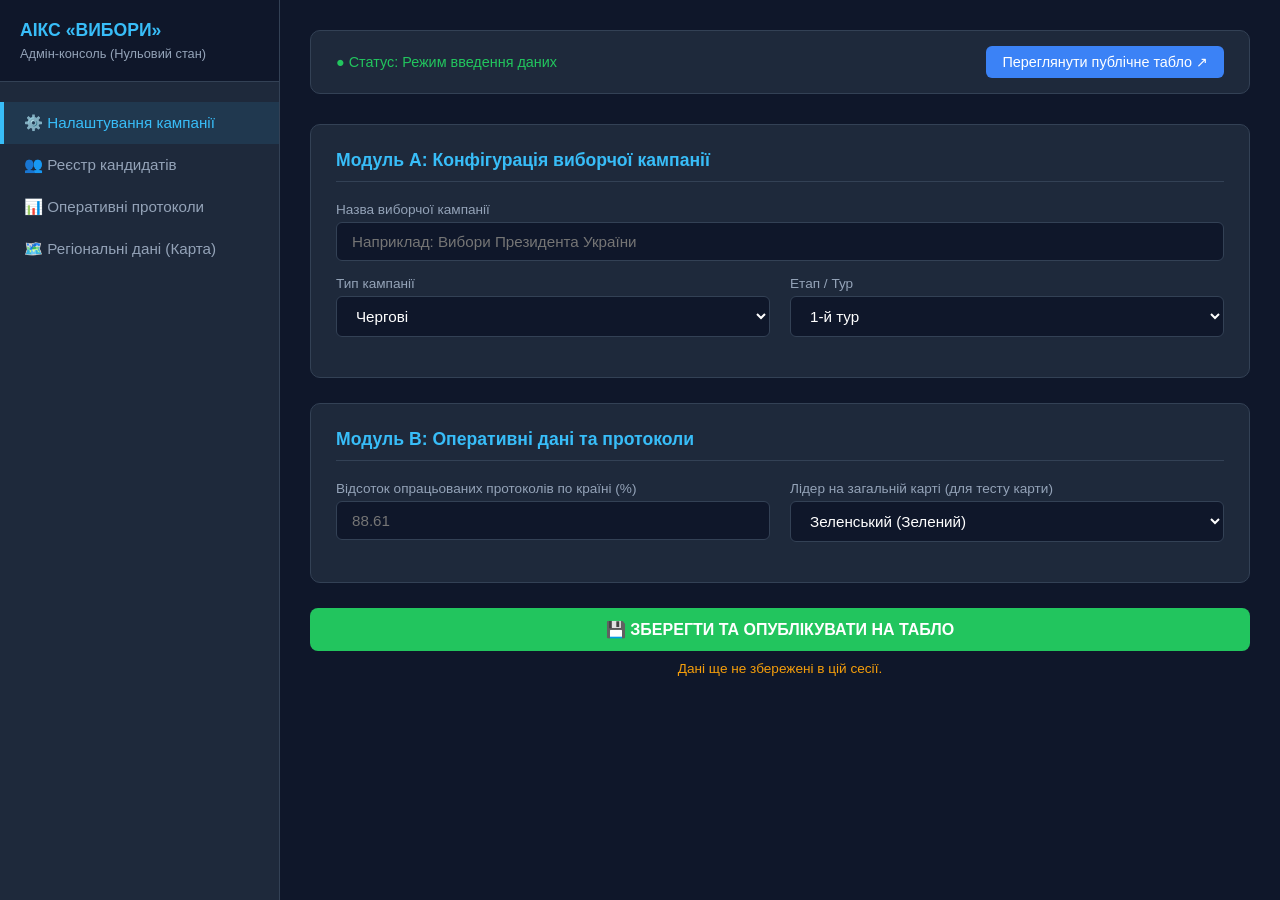
==== admin.html @ 7b6aabdc "Create admin.html" ====
<!DOCTYPE html>
<html lang="uk">
<head>
    <meta charset="UTF-8">
    <meta name="viewport" content="width=device-width, initial-scale=1.0">
    <title>АІКС «Вибори» • Адмін-консоль</title>
    <style>
        * {
            box-sizing: border-box;
            margin: 0;
            padding: 0;
            font-family: 'Segoe UI', Tahoma, Geneva, Verdana, sans-serif;
        }

        body {
            background-color: #0f172a;
            color: #f8fafc;
            display: flex;
            min-height: 100vh;
        }

        /* Ліве меню */
        aside {
            width: 280px;
            background: #1e293b;
            border-right: 1px solid #334155;
            display: flex;
            flex-direction: column;
        }

        .aside-header {
            padding: 20px;
            border-bottom: 1px solid #334155;
            background: #0f172a;
        }

        .aside-header h2 {
            font-size: 1.1rem;
            color: #38bdf8;
            margin-bottom: 5px;
        }

        .aside-header p {
            font-size: 0.8rem;
            color: #94a3b8;
        }

        .nav-links {
            list-style: none;
            padding: 20px 0;
        }

        .nav-links li {
            padding: 12px 20px;
            color: #94a3b8;
            cursor: pointer;
            font-size: 0.95rem;
            border-left: 4px solid transparent;
            transition: all 0.3s;
        }

        .nav-links li.active, .nav-links li:hover {
            background: rgba(56, 189, 248, 0.1);
            color: #38bdf8;
            border-left-color: #38bdf8;
        }

        /* Центральна робоча зона */
        main {
            flex: 1;
            padding: 30px;
            overflow-y: auto;
        }

        .top-bar {
            display: flex;
            justify-content: space-between;
            align-items: center;
            background: #1e293b;
            padding: 15px 25px;
            border-radius: 10px;
            border: 1px solid #334155;
            margin-bottom: 30px;
        }

        .mode-indicator {
            font-size: 0.9rem;
            color: #22c55e;
            font-weight: 500;
        }

        .btn-link {
            background: #3b82f6;
            color: white;
            padding: 8px 16px;
            border-radius: 6px;
            text-decoration: none;
            font-size: 0.9rem;
            transition: background 0.2s;
        }

        .btn-link:hover {
            background: #2563eb;
        }

        .card {
            background: #1e293b;
            border: 1px solid #334155;
            border-radius: 10px;
            padding: 25px;
            margin-bottom: 25px;
        }

        .card h3 {
            font-size: 1.1rem;
            margin-bottom: 20px;
            color: #38bdf8;
            border-bottom: 1px solid #334155;
            padding-bottom: 10px;
        }

        .form-group {
            margin-bottom: 15px;
        }

        .form-group label {
            display: block;
            font-size: 0.85rem;
            color: #94a3b8;
            margin-bottom: 5px;
        }

        .form-group input, .form-group select {
            width: 100%;
            padding: 10px 15px;
            background: #0f172a;
            border: 1px solid #334155;
            border-radius: 6px;
            color: white;
            font-size: 0.95rem;
        }

        .form-group input:focus, .form-group select:focus {
            outline: none;
            border-color: #38bdf8;
        }

        .grid-2 {
            display: grid;
            grid-template-columns: 1fr 1fr;
            gap: 20px;
        }

        /* Таблиця кандидатів в адмінці */
        table {
            width: 100%;
            border-collapse: collapse;
            margin-top: 15px;
        }

        th, td {
            padding: 12px;
            text-align: left;
            border-bottom: 1px solid #334155;
            font-size: 0.9rem;
        }

        th {
            color: #94a3b8;
            font-weight: 500;
        }

        .btn-save {
            background: #22c55e;
            color: white;
            border: none;
            padding: 12px 25px;
            font-size: 1rem;
            font-weight: 600;
            border-radius: 8px;
            cursor: pointer;
            transition: background 0.2s;
            display: block;
            width: 100%;
            margin-top: 20px;
        }

        .btn-save:hover {
            background: #16a34a;
        }

        .sync-status {
            text-align: center;
            margin-top: 10px;
            font-size: 0.85rem;
            color: #f59e0b;
        }
    </style>
</head>
<body>

    <!-- Ліве навігаційне меню -->
    <aside>
        <div class="aside-header">
            <h2>АІКС «ВИБОРИ»</h2>
            <p>Адмін-консоль (Нульовий стан)</p>
        </div>
        <ul class="nav-links">
            <li class="active">⚙️ Налаштування кампанії</li>
            <li>👥 Реєстр кандидатів</li>
            <li>📊 Оперативні протоколи</li>
            <li>🗺️ Регіональні дані (Карта)</li>
        </ul>
    </aside>

    <!-- Головна робоча зона -->
    <main>
        <div class="top-bar">
            <div class="mode-indicator">● Статус: Режим введення даних</div>
            <a href="index.html" target="_blank" class="btn-link">Переглянути публічне табло ↗</a>
        </div>

        <!-- Модуль А: Конфігуратор -->
        <div class="card">
            <h3>Модуль А: Конфігурація виборчої кампанії</h3>
            <div class="form-group">
                <label>Назва виборчої кампанії</label>
                <input type="text" id="campaign-name" placeholder="Наприклад: Вибори Президента України">
            </div>
            <div class="grid-2">
                <div class="form-group">
                    <label>Тип кампанії</label>
                    <select id="campaign-type">
                        <option value="Чергові">Чергові</option>
                        <option value="Позачергові">Позачергові</option>
                    </select>
                </div>
                <div class="form-group">
                    <label>Етап / Тур</label>
                    <select id="campaign-round">
                        <option value="1">1-й тур</option>
                        <option value="2">2-й тур (Дуель)</option>
                    </select>
                </div>
            </div>
        </div>

        <!-- Модуль В: Введення оперативних показників -->
        <div class="card">
            <h3>Модуль В: Оперативні дані та протоколи</h3>
            <div class="grid-2">
                <div class="form-group">
                    <label>Відсоток опрацьованих протоколів по країні (%)</label>
                    <input type="number" id="global-percent" step="0.01" placeholder="88.61">
                </div>
                <div class="form-group">
                    <label>Лідер на загальній карті (для тесту карти)</label>
                    <select id="map-leader-test">
                        <option value="zelensky">Зеленський (Зелений)</option>
                        <option value="poroshenko">Порошенко (Червоний)</option>
                    </select>
                </div>
            </div>
        </div>

        <!-- Кнопка збереження -->
        <button class="btn-save" onclick="saveData()">💾 ЗБЕРЕГТИ ТА ОПУБЛІКУВАТИ НА ТАБЛО</button>
        <div class="sync-status" id="sync-msg">Дані ще не збережені в цій сесії.</div>
    </main>

    <script>
        // Функція збереження даних у пам'ять браузера, щоб табло їх побачило
        function saveData() {
            const name = document.getElementById('campaign-name').value;
            const type = document.getElementById('campaign-type').value;
            const round = document.getElementById('campaign-round').value;
            const percent = document.getElementById('global-percent').value;
            const testLeader = document.getElementById('map-leader-test').value;

            // Формуємо пакет даних
            const electionData = {
                name: name || "Вибори Президента України",
                type: type,
                round: round,
                percent: percent || "0.00",
                testLeader: testLeader
            };

            // Зберігаємо в localStorage
            localStorage.setItem('aix_election_data', JSON.stringify(electionData));

            // Змінюємо статус на екрані
            document.getElementById('sync-msg0').style.color = "#22c55e";
            document.getElementById('sync-msg').innerText = "✅ Дані успішно збережено та синхронізовано з публічним табло!";
        }
    </script>
</body>
</html>
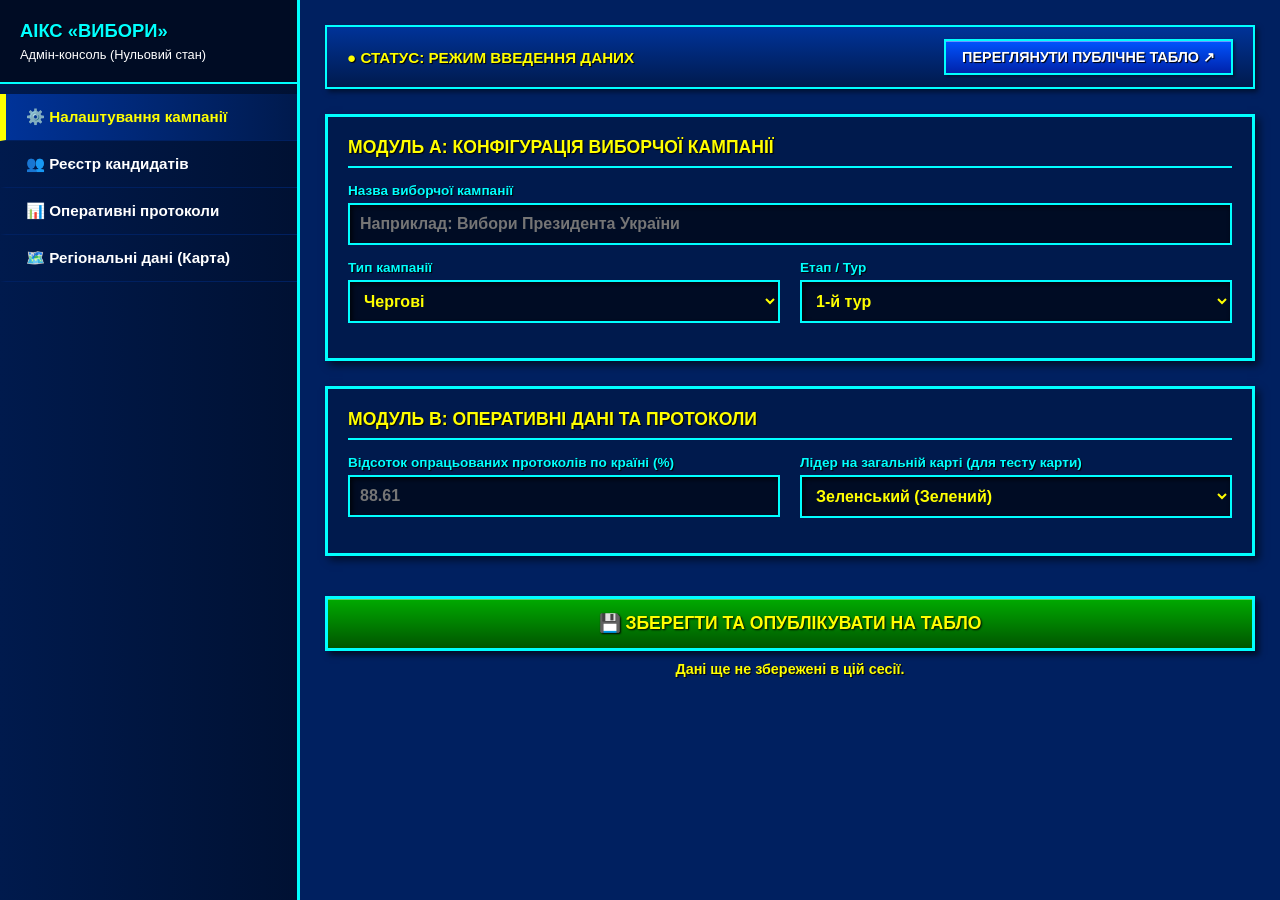
==== commit f305924a: "Update admin.html" ====
--- a/admin.html
+++ b/admin.html
@@ -4,202 +4,12 @@
     <meta charset="UTF-8">
     <meta name="viewport" content="width=device-width, initial-scale=1.0">
     <title>АІКС «Вибори» • Адмін-консоль</title>
-    <style>
-        * {
-            box-sizing: border-box;
-            margin: 0;
-            padding: 0;
-            font-family: 'Segoe UI', Tahoma, Geneva, Verdana, sans-serif;
-        }
+    <!-- Підключення оновленого державного стилю -->
+    <link rel="stylesheet" href="style.css">
+</head>
+<body class="admin-body">
 
-        body {
-            background-color: #0f172a;
-            color: #f8fafc;
-            display: flex;
-            min-height: 100vh;
-        }
-
-        /* Ліве меню */
-        aside {
-            width: 280px;
-            background: #1e293b;
-            border-right: 1px solid #334155;
-            display: flex;
-            flex-direction: column;
-        }
-
-        .aside-header {
-            padding: 20px;
-            border-bottom: 1px solid #334155;
-            background: #0f172a;
-        }
-
-        .aside-header h2 {
-            font-size: 1.1rem;
-            color: #38bdf8;
-            margin-bottom: 5px;
-        }
-
-        .aside-header p {
-            font-size: 0.8rem;
-            color: #94a3b8;
-        }
-
-        .nav-links {
-            list-style: none;
-            padding: 20px 0;
-        }
-
-        .nav-links li {
-            padding: 12px 20px;
-            color: #94a3b8;
-            cursor: pointer;
-            font-size: 0.95rem;
-            border-left: 4px solid transparent;
-            transition: all 0.3s;
-        }
-
-        .nav-links li.active, .nav-links li:hover {
-            background: rgba(56, 189, 248, 0.1);
-            color: #38bdf8;
-            border-left-color: #38bdf8;
-        }
-
-        /* Центральна робоча зона */
-        main {
-            flex: 1;
-            padding: 30px;
-            overflow-y: auto;
-        }
-
-        .top-bar {
-            display: flex;
-            justify-content: space-between;
-            align-items: center;
-            background: #1e293b;
-            padding: 15px 25px;
-            border-radius: 10px;
-            border: 1px solid #334155;
-            margin-bottom: 30px;
-        }
-
-        .mode-indicator {
-            font-size: 0.9rem;
-            color: #22c55e;
-            font-weight: 500;
-        }
-
-        .btn-link {
-            background: #3b82f6;
-            color: white;
-            padding: 8px 16px;
-            border-radius: 6px;
-            text-decoration: none;
-            font-size: 0.9rem;
-            transition: background 0.2s;
-        }
-
-        .btn-link:hover {
-            background: #2563eb;
-        }
-
-        .card {
-            background: #1e293b;
-            border: 1px solid #334155;
-            border-radius: 10px;
-            padding: 25px;
-            margin-bottom: 25px;
-        }
-
-        .card h3 {
-            font-size: 1.1rem;
-            margin-bottom: 20px;
-            color: #38bdf8;
-            border-bottom: 1px solid #334155;
-            padding-bottom: 10px;
-        }
-
-        .form-group {
-            margin-bottom: 15px;
-        }
-
-        .form-group label {
-            display: block;
-            font-size: 0.85rem;
-            color: #94a3b8;
-            margin-bottom: 5px;
-        }
-
-        .form-group input, .form-group select {
-            width: 100%;
-            padding: 10px 15px;
-            background: #0f172a;
-            border: 1px solid #334155;
-            border-radius: 6px;
-            color: white;
-            font-size: 0.95rem;
-        }
-
-        .form-group input:focus, .form-group select:focus {
-            outline: none;
-            border-color: #38bdf8;
-        }
-
-        .grid-2 {
-            display: grid;
-            grid-template-columns: 1fr 1fr;
-            gap: 20px;
-        }
-
-        /* Таблиця кандидатів в адмінці */
-        table {
-            width: 100%;
-            border-collapse: collapse;
-            margin-top: 15px;
-        }
-
-        th, td {
-            padding: 12px;
-            text-align: left;
-            border-bottom: 1px solid #334155;
-            font-size: 0.9rem;
-        }
-
-        th {
-            color: #94a3b8;
-            font-weight: 500;
-        }
-
-        .btn-save {
-            background: #22c55e;
-            color: white;
-            border: none;
-            padding: 12px 25px;
-            font-size: 1rem;
-            font-weight: 600;
-            border-radius: 8px;
-            cursor: pointer;
-            transition: background 0.2s;
-            display: block;
-            width: 100%;
-            margin-top: 20px;
-        }
-
-        .btn-save:hover {
-            background: #16a34a;
-        }
-
-        .sync-status {
-            text-align: center;
-            margin-top: 10px;
-            font-size: 0.85rem;
-            color: #f59e0b;
-        }
-    </style>
-</head>
-<body>
-
-    <!-- Ліве навігаційне меню -->
+    <!-- Ліве навігаційне меню (державний стиль) -->
     <aside>
         <div class="aside-header">
             <h2>АІКС «ВИБОРИ»</h2>
@@ -216,13 +26,13 @@
     <!-- Головна робоча зона -->
     <main>
         <div class="top-bar">
-            <div class="mode-indicator">● Статус: Режим введення даних</div>
-            <a href="index.html" target="_blank" class="btn-link">Переглянути публічне табло ↗</a>
+            <div class="mode-indicator">● СТАТУС: РЕЖИМ ВВЕДЕННЯ ДАНИХ</div>
+            <a href="index.html" target="_blank" class="btn-link">ПЕРЕГЛЯНУТИ ПУБЛІЧНЕ ТАБЛО ↗</a>
         </div>
 
         <!-- Модуль А: Конфігуратор -->
         <div class="card">
-            <h3>Модуль А: Конфігурація виборчої кампанії</h3>
+            <h3>МОДУЛЬ А: КОНФІГУРАЦІЯ ВИБОРЧОЇ КАМПАНІЇ</h3>
             <div class="form-group">
                 <label>Назва виборчої кампанії</label>
                 <input type="text" id="campaign-name" placeholder="Наприклад: Вибори Президента України">
@@ -247,7 +57,7 @@
 
         <!-- Модуль В: Введення оперативних показників -->
         <div class="card">
-            <h3>Модуль В: Оперативні дані та протоколи</h3>
+            <h3>МОДУЛЬ В: ОПЕРАТИВНІ ДАНІ ТА ПРОТОКОЛИ</h3>
             <div class="grid-2">
                 <div class="form-group">
                     <label>Відсоток опрацьованих протоколів по країні (%)</label>
@@ -269,7 +79,7 @@
     </main>
 
     <script>
-        // Функція збереження даних у пам'ять браузера, щоб табло їх побачило
+        // Функція збереження даних у пам'ять браузера (localStorage)
         function saveData() {
             const name = document.getElementById('campaign-name').value;
             const type = document.getElementById('campaign-type').value;
@@ -277,7 +87,6 @@
             const percent = document.getElementById('global-percent').value;
             const testLeader = document.getElementById('map-leader-test').value;
 
-            // Формуємо пакет даних
             const electionData = {
                 name: name || "Вибори Президента України",
                 type: type,
@@ -286,12 +95,9 @@
                 testLeader: testLeader
             };
 
-            // Зберігаємо в localStorage
             localStorage.setItem('aix_election_data', JSON.stringify(electionData));
 
-            // Змінюємо статус на екрані
-            document.getElementById('sync-msg0').style.color = "#22c55e";
-            document.getElementById('sync-msg').innerText = "✅ Дані успішно збережено та синхронізовано з публічним табло!";
+            document.getElementById('sync-msg').innerText = "✅ ДАНИХ УСПІШНО ЗБЕРЕЖЕНО ТА СИНХРОНІЗОВАНО З ПУБЛІЧНИМ ТАБЛОМ!";
         }
     </script>
 </body>
--- a/style.css
+++ b/style.css
@@ -0,0 +1,304 @@
+/* --- ЗАГАЛЬНІ СТИЛІ ТА ПАЛІТРА ДЕРЖАВНОГО СОФТУ 2000-х --- */
+* {
+    box-sizing: border-box;
+    margin: 0;
+    padding: 0;
+    font-family: Arial, Tahoma, Verdana, sans-serif;
+    border-radius: 0 !important; /* Сувора заборона будь-яких заокруглень */
+}
+
+body {
+    background-color: #002060; /* Глибокий кобальтовий фон за ТЗ */
+    color: #FFFFFF;
+    min-height: 100vh;
+    display: flex;
+    flex-direction: column;
+}
+
+/* --- ШАПКА ТА ФУТЕР --- */
+header {
+    background: linear-gradient(to bottom, #003399 0%, #001a4d 100%);
+    border-bottom: 3px solid #00FFFF;
+    padding: 15px 30px;
+    display: flex;
+    justify-content: space-between;
+    align-items: center;
+    box-shadow: inset 0 1px 0 rgba(255,255,255,0.3);
+}
+
+.logo-area h1 {
+    font-size: 1.6rem;
+    font-weight: bold;
+    color: #FFFFFF;
+    text-shadow: 2px 2px 2px #000000;
+    letter-spacing: 1px;
+}
+
+.status-badge {
+    background: linear-gradient(to bottom, #0055ff 0%, #0022aa 100%);
+    color: #FFFF00; /* Жовтий акцент */
+    border: 2px solid #00FFFF;
+    padding: 8px 16px;
+    font-size: 0.95rem;
+    font-weight: bold;
+    text-shadow: 1px 1px 1px #000000;
+    box-shadow: inset 0 1px 0 rgba(255,255,255,0.4), 2px 2px 4px rgba(0,0,0,0.5);
+}
+
+footer {
+    background: #001a4d;
+    border-top: 2px solid #00FFFF;
+    text-align: center;
+    padding: 12px;
+    font-size: 0.85rem;
+    color: #00FFFF;
+    text-shadow: 1px 1px 1px #000;
+    margin-top: auto;
+}
+
+/* --- СТИЛІ ПАНЕЛІ АДМІНІСТРААТОРА (ADMIN.HTML) --- */
+body.admin-body {
+    flex-direction: row;
+}
+
+aside {
+    width: 300px;
+    background: linear-gradient(to right, #001a4d 0%, #001133 100%);
+    border-right: 3px solid #00FFFF;
+    display: flex;
+    flex-direction: column;
+}
+
+.aside-header {
+    padding: 20px;
+    border-bottom: 2px solid #00FFFF;
+    background: #000c24;
+}
+
+.aside-header h2 {
+    font-size: 1.15rem;
+    color: #00FFFF;
+    font-weight: bold;
+    text-shadow: 1px 1px 1px #000;
+    margin-bottom: 5px;
+}
+
+.aside-header p {
+    font-size: 0.8rem;
+    color: #FFFFFF;
+}
+
+.nav-links {
+    list-style: none;
+    padding: 10px 0;
+}
+
+.nav-links li {
+    padding: 14px 20px;
+    color: #FFFFFF;
+    cursor: pointer;
+    font-size: 0.95rem;
+    font-weight: bold;
+    border-left: 6px solid transparent;
+    border-bottom: 1px solid #002060;
+    transition: none;
+}
+
+.nav-links li.active, .nav-links li:hover {
+    background: linear-gradient(to right, #003399 0%, #001a4d 100%);
+    color: #FFFF00;
+    border-left-color: #FFFF00;
+}
+
+/* --- РОБОЧА ЗОНА, КАРТКИ ТА ФОРМИ --- */
+main {
+    flex: 1;
+    padding: 25px;
+    overflow-y: auto;
+}
+
+.top-bar {
+    display: flex;
+    justify-content: space-between;
+    align-items: center;
+    background: linear-gradient(to bottom, #003399 0%, #001a4d 100%);
+    padding: 12px 20px;
+    border: 2px solid #00FFFF;
+    margin-bottom: 25px;
+    box-shadow: 3px 3px 5px rgba(0,0,0,0.5);
+}
+
+.mode-indicator {
+    font-size: 0.95rem;
+    color: #FFFF00;
+    font-weight: bold;
+    text-shadow: 1px 1px 1px #000;
+}
+
+.btn-link {
+    background: linear-gradient(to bottom, #0055ff 0%, #0022aa 100%);
+    color: #FFFFFF;
+    border: 2px solid #00FFFF;
+    padding: 8px 16px;
+    text-decoration: none;
+    font-size: 0.9rem;
+    font-weight: bold;
+    text-shadow: 1px 1px 1px #000;
+    box-shadow: inset 0 1px 0 rgba(255,255,255,0.4), 2px 2px 3px rgba(0,0,0,0.4);
+}
+
+.btn-link:hover {
+    background: linear-gradient(to bottom, #0066ff 0%, #0033cc 100%);
+}
+
+.card {
+    background: #001a4d;
+    border: 3px solid #00FFFF;
+    padding: 20px;
+    margin-bottom: 25px;
+    box-shadow: 4px 4px 8px rgba(0,0,0,0.6);
+}
+
+.card h3 {
+    font-size: 1.1rem;
+    margin-bottom: 15px;
+    color: #FFFF00;
+    border-bottom: 2px solid #00FFFF;
+    padding-bottom: 8px;
+    text-shadow: 1px 1px 1px #000;
+}
+
+.form-group {
+    margin-bottom: 15px;
+}
+
+.form-group label {
+    display: block;
+    font-size: 0.85rem;
+    color: #00FFFF;
+    font-weight: bold;
+    margin-bottom: 5px;
+    text-shadow: 1px 1px 1px #000;
+}
+
+.form-group input, .form-group select {
+    width: 100%;
+    padding: 10px;
+    background: #000c24;
+    border: 2px solid #00FFFF;
+    color: #FFFF00;
+    font-size: 1rem;
+    font-weight: bold;
+    box-shadow: inset 2px 2px 5px rgba(0,0,0,0.8); /* Ефект заглиблення */
+}
+
+.form-group input:focus, .form-group select:focus {
+    outline: none;
+    border-color: #FFFF00;
+    background: #001133;
+}
+
+.grid-2 {
+    display: grid;
+    grid-template-columns: 1fr 1fr;
+    gap: 20px;
+}
+
+.btn-save {
+    background: linear-gradient(to bottom, #00aa00 0%, #005500 100%);
+    color: #FFFF00;
+    border: 3px solid #00FFFF;
+    padding: 14px;
+    font-size: 1.1rem;
+    font-weight: bold;
+    text-shadow: 1px 1px 2px #000;
+    cursor: pointer;
+    width: 100%;
+    margin-top: 15px;
+    box-shadow: inset 0 1px 0 rgba(255,255,255,0.4), 4px 4px 6px rgba(0,0,0,0.6);
+}
+
+.btn-save:active {
+    box-shadow: inset 2px 2px 5px rgba(0,0,0,0.9);
+}
+
+.btn-save:hover {
+    background: linear-gradient(to bottom, #00cc00 0%, #006600 100%);
+}
+
+.sync-status {
+    text-align: center;
+    margin-top: 10px;
+    font-size: 0.9rem;
+    color: #FFFF00;
+    font-weight: bold;
+    text-shadow: 1px 1px 1px #000;
+}
+
+/* --- ІНТЕРАКТИВНА МАПА ТА РЕГІОНИ (СКЕВОМОРФІЗМ) --- */
+.map-container {
+    position: relative;
+    width: 100%;
+    max-width: 900px;
+    margin: 0 auto;
+    background: #001133;
+    padding: 20px;
+    border: 3px solid #00FFFF;
+    display: flex;
+    justify-content: center;
+    align-items: center;
+    box-shadow: inset 0 0 15px rgba(0,0,0,0.9), 4px 4px 10px rgba(0,0,0,0.7);
+}
+
+#ukraine-map {
+    width: 100%;
+    height: auto;
+    max-height: 480px;
+}
+
+.region {
+    fill: #003366; /* Темно-синій неактивний колір */
+    stroke: #00FFFF; /* Товсті контрастні межі за ТЗ (1.5-2px) */
+    stroke-width: 2;
+    cursor: pointer;
+    transition: none; /* Жодних плавних анімацій, все різко і чітко як в державному софті */
+}
+
+.region:hover {
+    stroke: #FFFF00;
+    stroke-width: 3;
+    fill: #004488;
+}
+
+/* Спектральні чисті кольори лідерів без напівтонів */
+.region.leader-zelensky {
+    fill: #00FF00; /* Кислотно-зелений */
+}
+
+.region.leader-poroshenko {
+    fill: #FF0000; /* Насичений червоний */
+}
+
+/* Прямокутні плашкові віджети (Tooltip) на карті */
+.tooltip {
+    position: absolute;
+    background: #FFFFFF;
+    color: #000000;
+    padding: 8px 12px;
+    border: 2px solid #000000;
+    font-size: 0.9rem;
+    font-weight: bold;
+    pointer-events: none;
+    box-shadow: 3px 3px 5px rgba(0,0,0,0.8);
+    display: none;
+    z-index: 10;
+}
+
+.empty-state {
+    text-align: center;
+    padding: 30px;
+    background: #000c24;
+    border: 2px dashed #00FFFF;
+    color: #00FFFF;
+    font-weight: bold;
+}
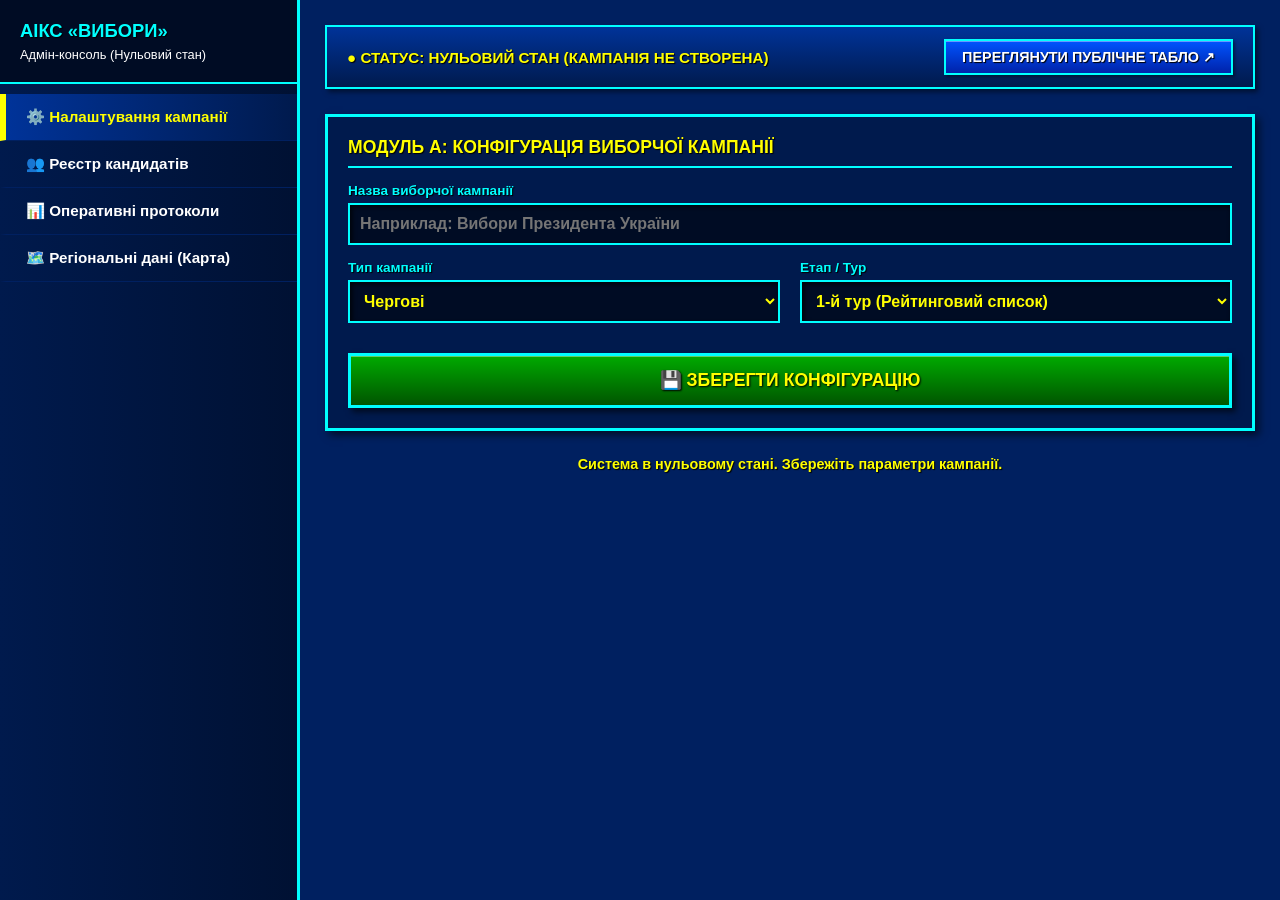
==== commit 081c9510: "Update admin.html" ====
--- a/admin.html
+++ b/admin.html
@@ -4,34 +4,38 @@
     <meta charset="UTF-8">
     <meta name="viewport" content="width=device-width, initial-scale=1.0">
     <title>АІКС «Вибори» • Адмін-консоль</title>
-    <!-- Підключення оновленого державного стилю -->
     <link rel="stylesheet" href="style.css">
+    <style>
+        /* Стиль для перемикання модулів в адмінці */
+        .admin-section { display: none; }
+        .admin-section.active-section { display: block; }
+    </style>
 </head>
 <body class="admin-body">
 
-    <!-- Ліве навігаційне меню (державний стиль) -->
+    <!-- Ліве навігаційне меню (перемикання модулів) -->
     <aside>
         <div class="aside-header">
             <h2>АІКС «ВИБОРИ»</h2>
             <p>Адмін-консоль (Нульовий стан)</p>
         </div>
         <ul class="nav-links">
-            <li class="active">⚙️ Налаштування кампанії</li>
-            <li>👥 Реєстр кандидатів</li>
-            <li>📊 Оперативні протоколи</li>
-            <li>🗺️ Регіональні дані (Карта)</li>
+            <li id="nav-mod-a" class="active" onclick="switchModule('mod-a', this)">⚙️ Налаштування кампанії</li>
+            <li id="nav-mod-b" onclick="switchModule('mod-b', this)">👥 Реєстр кандидатів</li>
+            <li id="nav-mod-c" onclick="switchModule('mod-c', this)">📊 Оперативні протоколи</li>
+            <li id="nav-mod-d" onclick="switchModule('mod-d', this)">🗺️ Регіональні дані (Карта)</li>
         </ul>
     </aside>
 
     <!-- Головна робоча зона -->
     <main>
         <div class="top-bar">
-            <div class="mode-indicator">● СТАТУС: РЕЖИМ ВВЕДЕННЯ ДАНИХ</div>
+            <div class="mode-indicator" id="top-status-indicator">● СТАТУС: НУЛЬОВИЙ СТАН (КАМПАНІЯ НЕ СТВОРЕНА)</div>
             <a href="index.html" target="_blank" class="btn-link">ПЕРЕГЛЯНУТИ ПУБЛІЧНЕ ТАБЛО ↗</a>
         </div>
 
-        <!-- Модуль А: Конфігуратор -->
-        <div class="card">
+        <!-- МОДУЛЬ А: Налаштування кампанії -->
+        <div id="mod-a" class="admin-section active-section card">
             <h3>МОДУЛЬ А: КОНФІГУРАЦІЯ ВИБОРЧОЇ КАМПАНІЇ</h3>
             <div class="form-group">
                 <label>Назва виборчої кампанії</label>
@@ -43,61 +47,261 @@
                     <select id="campaign-type">
                         <option value="Чергові">Чергові</option>
                         <option value="Позачергові">Позачергові</option>
+                        <option value="Місцеві">Місцеві</option>
                     </select>
                 </div>
                 <div class="form-group">
                     <label>Етап / Тур</label>
                     <select id="campaign-round">
-                        <option value="1">1-й тур</option>
-                        <option value="2">2-й тур (Дуель)</option>
+                        <option value="1">1-й тур (Рейтинговий список)</option>
+                        <option value="2">2-й тур (Дуель та Карта)</option>
                     </select>
                 </div>
             </div>
-        </div>
-
-        <!-- Модуль В: Введення оперативних показників -->
-        <div class="card">
-            <h3>МОДУЛЬ В: ОПЕРАТИВНІ ДАНІ ТА ПРОТОКОЛИ</h3>
+            <button class="btn-save" onclick="saveConfig()">💾 ЗБЕРЕГТИ КОНФІГУРАЦІЮ</button>
+        </div>
+
+        <!-- МОДУЛЬ Б: Реєстр кандидатів -->
+        <div id="mod-b" class="admin-section card">
+            <h3>МОДУЛЬ Б: РЕЄСТР СУБ'ЄКТІВ ВИБОРЧОГО ПРОЦЕСУ (КАНДИДАТІВ)</h3>
             <div class="grid-2">
+                <div>
+                    <div class="form-group">
+                        <label>ПІБ Кандидата</label>
+                        <input type="text" id="cand-name" placeholder="Введіть ПІБ кандидата">
+                    </div>
+                    <div class="form-group">
+                        <label>Суб'єкт висування (Партія / Самовисування)</label>
+                        <input type="text" id="cand-party" placeholder="Наприклад: Політична партія або Самовисування">
+                    </div>
+                    <div class="form-group">
+                        <label>Колірний ідентифікатор (для графіків та карти)</label>
+                        <select id="cand-color">
+                            <option value="leader-zelensky">Зелений (Спектральний)</option>
+                            <option value="leader-poroshenko">Червоний (Спектральний)</option>
+                            <option value="leader-blue">Синій (Спектральний)</option>
+                        </select>
+                    </div>
+                    <button class="btn-save" onclick="addCandidate()">➕ ДОДАТИ КАНДИДАТА</button>
+                </div>
+                <div>
+                    <label style="color: #00FFFF; font-weight: bold; margin-bottom: 10px; display: block;">Список зареєстрованих кандидатів:</label>
+                    <div id="candidates-list" style="background: #000c24; border: 2px solid #00FFFF; padding: 15px; min-height: 150px; font-size: 0.9rem;">
+                        <span style="color: #64748b;">Список порожній (Нульовий стан)</span>
+                    </div>
+                </div>
+            </div>
+        </div>
+
+        <!-- МОДУЛЬ В: Оперативні протоколи -->
+        <div id="mod-c" class="admin-section card">
+            <h3>МОДУЛЬ В: ОПЕРАТИВНІ ДАНІ ТА ПРОТОКОЛИ ЦВК</h3>
+            <div class="grid-2">
                 <div class="form-group">
                     <label>Відсоток опрацьованих протоколів по країні (%)</label>
-                    <input type="number" id="global-percent" step="0.01" placeholder="88.61">
-                </div>
-                <div class="form-group">
-                    <label>Лідер на загальній карті (для тесту карти)</label>
-                    <select id="map-leader-test">
-                        <option value="zelensky">Зеленський (Зелений)</option>
-                        <option value="poroshenko">Порошенко (Червоний)</option>
+                    <input type="number" id="global-percent" step="0.01" min="0" max="100" placeholder="0.00">
+                </div>
+                <div class="form-group">
+                    <label>Загальна кількість дійсних голосів ("Всього ЗА")</label>
+                    <input type="number" id="total-votes" placeholder="0">
+                </div>
+            </div>
+            <div style="margin-top: 15px;">
+                <label style="color: #00FFFF; font-weight: bold; display: block; margin-bottom: 5px;">Розподіл голосів за кандидатами:</label>
+                <div id="voting-table-container" style="background: #000c24; border: 2px solid #00FFFF; padding: 15px;">
+                    Спершу додайте кандидатів у Модулі Б!
+                </div>
+            </div>
+            <button class="btn-save" onclick="saveProtocols()">💾 ЗБЕРЕГТИ ОПЕРАТИВНІ ДАНІ</button>
+        </div>
+
+        <!-- МОДУЛЬ Г: Регіональні дані (Карта) -->
+        <div id="mod-d" class="admin-section card">
+            <h3>МОДУЛЬ Г: РЕГІОНАЛЬНИЙ РОЗПОДІЛ (ДЛЯ ІНТЕРАКТИВНОЇ КАРТИ)</h3>
+            <div class="grid-2">
+                <div class="form-group">
+                    <label>Оберіть регіон України</label>
+                    <select id="region-select">
+                        <option value="UA-32">Київська область</option>
+                        <option value="UA-46">Львівська область</option>
+                        <option value="UA-12">Дніпропетровська область</option>
+                        <option value="UA-80">м. Київ</option>
                     </select>
                 </div>
-            </div>
-        </div>
-
-        <!-- Кнопка збереження -->
-        <button class="btn-save" onclick="saveData()">💾 ЗБЕРЕГТИ ТА ОПУБЛІКУВАТИ НА ТАБЛО</button>
-        <div class="sync-status" id="sync-msg">Дані ще не збережені в цій сесії.</div>
+                <div class="form-group">
+                    <label>Лідер у цьому регіоні</label>
+                    <select id="region-leader">
+                        <option value="leader-zelensky">Зелений лідер</option>
+                        <option value="leader-poroshenko">Червоний лідер</option>
+                    </select>
+                </div>
+            </div>
+            <div class="form-group">
+                <label>Відсоток голосів лідера в регіоні (%)</label>
+                <input type="number" id="region-percent" step="0.01" placeholder="0.00">
+            </div>
+            <button class="btn-save" onclick="saveRegionData()">💾 ОНОВИТИ ДАНІ РЕГІОНУ НА КАРТІ</button>
+        </div>
+
+        <div class="sync-status" id="sync-msg">Система в нульовому стані. Збережіть параметри кампанії.</div>
     </main>
 
     <script>
-        // Функція збереження даних у пам'ять браузера (localStorage)
-        function saveData() {
-            const name = document.getElementById('campaign-name').value;
-            const type = document.getElementById('campaign-type').value;
-            const round = document.getElementById('campaign-round').value;
-            const percent = document.getElementById('global-percent').value;
-            const testLeader = document.getElementById('map-leader-test').value;
-
-            const electionData = {
-                name: name || "Вибори Президента України",
-                type: type,
-                round: round,
-                percent: percent || "0.00",
-                testLeader: testLeader
-            };
-
-            localStorage.setItem('aix_election_data', JSON.stringify(electionData));
-
-            document.getElementById('sync-msg').innerText = "✅ ДАНИХ УСПІШНО ЗБЕРЕЖЕНО ТА СИНХРОНІЗОВАНО З ПУБЛІЧНИМ ТАБЛОМ!";
+        // Глобальний об'єкт бази даних (старт з нуля)
+        let db = JSON.parse(localStorage.getItem('aix_db')) || {
+            config: { name: "", type: "Чергові", round: "1" },
+            candidates: [],
+            protocols: { globalPercent: "0.00", totalVotes: 0 },
+            regions: {
+                "UA-32": { name: "Київська обл.", leader: "", percent: "0.00" },
+                "UA-46": { name: "Львівська обл.", leader: "", percent: "0.00" },
+                "UA-12": { name: "Дніпропетровська обл.", leader: "", percent: "0.00" },
+                "UA-80": { name: "м. Київ", leader: "", percent: "0.00" }
+            }
+        };
+
+        // Перемикання вкладок (модулів) в адмінці
+        function switchModule(modId, element) {
+            document.querySelectorAll('.admin-section').forEach(sec => sec.classList.remove('active-section'));
+            document.querySelectorAll('.nav-links li').forEach(li => li.classList.remove('active'));
+            
+            document.getElementById(modId).classList.add('active-section');
+            element.classList.add('active');
+
+            if(modId === 'mod-c') renderVotingTable();
+        }
+
+        // Завантаження збережених значень у поля форми при відкритті
+        window.onload = function() {
+            if(db.config.name) {
+                document.getElementById('campaign-name').value = db.config.name;
+                document.getElementById('campaign-type').value = db.config.type;
+                document.getElementById('campaign-round').value = db.config.round;
+                document.getElementById('top-status-indicator').innerText = "● СТАТУС: КАМПАНІЯ АКТИВНА (" + db.config.name + ")";
+            }
+            document.getElementById('global-percent').value = db.protocols.globalPercent;
+            document.getElementById('total-votes').value = db.protocols.totalVotes;
+            renderCandidatesList();
+        }
+
+        // 1. Збереження конфігурації
+        function saveConfig() {
+            db.config.name = document.getElementById('campaign-name').value;
+            db.config.type = document.getElementById('campaign-type').value;
+            db.config.round = document.getElementById('campaign-round').value;
+            
+            syncToStorage();
+            document.getElementById('top-status-indicator').innerText = "● СТАТУС: КАМПАНІЯ АКТИВНА (" + db.config.name + ")";
+            document.getElementById('sync-msg').innerText = "✅ Конфігурацію успішно збережено та передано на публічне табло!";
+        }
+
+        // 2. Додавання кандидата
+        function addCandidate() {
+            const name = document.getElementById('cand-name').value;
+            const party = document.getElementById('cand-party').value;
+            const color = document.getElementById('cand-color').value;
+
+            if(!name) {
+                alert('Введіть ПІБ кандидата!');
+                return;
+            }
+
+            db.candidates.push({ name, party, color, votes: 0, percent: "0.00" });
+            document.getElementById('cand-name').value = '';
+            document.getElementById('cand-party').value = '';
+
+            syncToStorage();
+            renderCandidatesList();
+            document.getElementById('sync-msg').innerText = "✅ Кандидата додано до реєстру!";
+        }
+
+        function renderCandidatesList() {
+            const container = document.getElementById('candidates-list');
+            if(db.candidates.length === 0) {
+                container.innerHTML = '<span style="color: #64748b;">Список порожній (Нульовий стан)</span>';
+                return;
+            }
+            let html = '<table style="width:100%; border-collapse:collapse;">';
+            db.candidates.forEach((c, idx) => {
+                html += `<tr style="border-bottom:1px solid #00FFFF;">
+                    <td style="padding:6px; color:#FFFF00; font-weight:bold;">${idx+1}. ${c.name}</td>
+                    <td style="padding:6px; color:#00FFFF;">${c.party}</td>
+                    <td style="padding:6px; text-align:right;"><button onclick="removeCandidate(${idx})" style="background:#ff0000; color:white; border:none; padding:2px 6px; cursor:pointer;">X</button></td>
+                </tr>`;
+            });
+            html += '</table>';
+            container.innerHTML = html;
+        }
+
+        function removeCandidate(index) {
+            db.candidates.splice(index, 1);
+            syncToStorage();
+            renderCandidatesList();
+        }
+
+        // Рендер таблиці голосування в Модулі В
+        function renderVotingTable() {
+            const container = document.getElementById('voting-table-container');
+            if(db.candidates.length === 0) {
+                container.innerHTML = 'Спершу додайте кандидатів у Модулі Б!';
+                return;
+            }
+            let html = '<table style="width:100%; border-collapse:collapse;"><tr><th style="text-align:left; color:#00FFFF;">Кандидат</th><th style="color:#00FFFF;">Абсолютні голоси ЗА</th><th style="color:#00FFFF;">Розрахований %</th></tr>';
+            db.candidates.forEach((c, idx) => {
+                html += `<tr>
+                    <td style="padding:8px; font-weight:bold; color:white;">${c.name}</td>
+                    <td style="padding:8px;"><input type="number" id="votes-${idx}" value="${c.votes}" oninput="calculateVotes(${idx})" style="padding:6px; background:#002060; border:1px solid #00FFFF; color:#FFFF00; font-weight:bold;"></td>
+                    <td style="padding:8px; text-align:center; color:#FFFF00; font-weight:bold;" id="percent-${idx}">${c.percent}%</td>
+                </tr>`;
+            });
+            html += '</table>';
+            container.innerHTML = html;
+        }
+
+        // Автоматичний підрахунок відсотків
+        function calculateVotes(idx) {
+            const totalVotes = parseFloat(document.getElementById('total-votes').value) || 0;
+            const candidateVotes = parseFloat(document.getElementById(`votes-${idx}`).value) || 0;
+            
+            db.candidates[idx].votes = candidateVotes;
+            if(totalVotes > 0) {
+                let calc = (candidateVotes / totalVotes) * 100;
+                db.candidates[idx].percent = calc.toFixed(2);
+                document.getElementById(`percent-${idx}`).innerText = calc.toFixed(2) + '%';
+            } else {
+                db.candidates[idx].percent = "0.00";
+                document.getElementById(`percent-${idx}`).innerText = "0.00%";
+            }
+        }
+
+        // Збереження протоколів
+        function saveProtocols() {
+            db.protocols.globalPercent = document.getElementById('global-percent').value;
+            db.protocols.totalVotes = document.getElementById('total-votes').value;
+            syncToStorage();
+            document.getElementById('sync-msg').innerText = "✅ Оперативні протоколи успішно збережено та опубліковано!";
+        }
+
+        // Збереження регіональних даних карти
+        function saveRegionData() {
+            const regId = document.getElementById('region-select').value;
+            const leader = document.getElementById('region-leader').value;
+            const percent = document.getElementById('region-percent').value;
+
+            db.regions[regId].leader = leader;
+            db.regions[regId].percent = percent;
+
+            sync_data_to_tablo();
+            document.getElementById('sync-msg').innerText = "✅ Дані регіону оновлено на інтерактивній карті!";
+        }
+
+        // Загальна синхронізація в localStorage
+        function syncToStorage() {
+            localStorage.setItem('aix_db', JSON.stringify(db));
+        }
+
+        function sync_data_to_tablo() {
+            syncToStorage();
         }
     </script>
 </body>
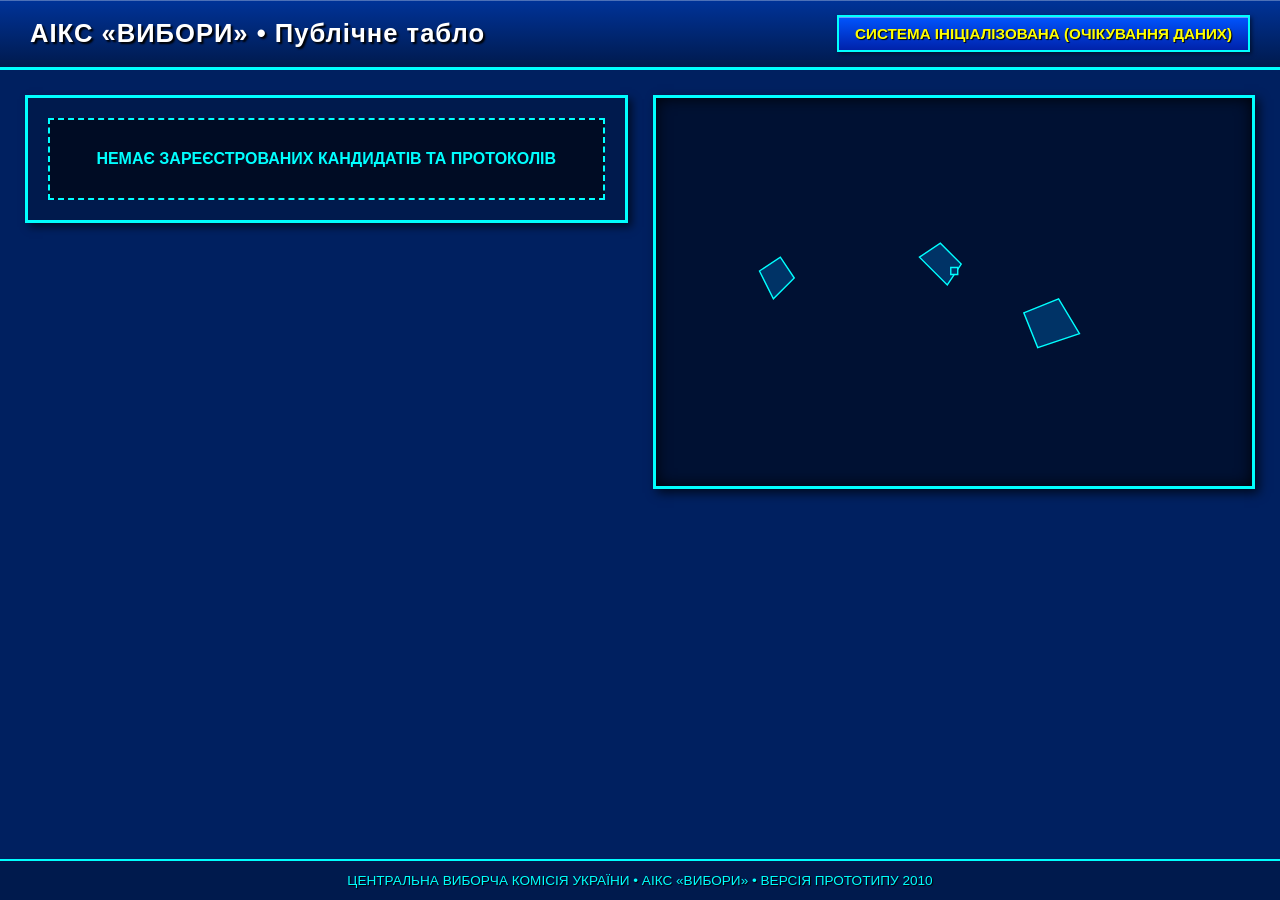
==== commit e795683c: "Update admin.html" ====
--- a/admin.html
+++ b/admin.html
@@ -3,306 +3,140 @@
 <head>
     <meta charset="UTF-8">
     <meta name="viewport" content="width=device-width, initial-scale=1.0">
-    <title>АІКС «Вибори» • Адмін-консоль</title>
+    <title>АІКС «Вибори» • Публічне табло</title>
     <link rel="stylesheet" href="style.css">
-    <style>
-        /* Стиль для перемикання модулів в адмінці */
-        .admin-section { display: none; }
-        .admin-section.active-section { display: block; }
-    </style>
 </head>
-<body class="admin-body">
+<body>
 
-    <!-- Ліве навігаційне меню (перемикання модулів) -->
-    <aside>
-        <div class="aside-header">
-            <h2>АІКС «ВИБОРИ»</h2>
-            <p>Адмін-консоль (Нульовий стан)</p>
+    <!-- Шапка табла -->
+    <header>
+        <div class="logo-area">
+            <h1 id="public-title">АІКС «ВИБОРИ» • Публічне табло</h1>
         </div>
-        <ul class="nav-links">
-            <li id="nav-mod-a" class="active" onclick="switchModule('mod-a', this)">⚙️ Налаштування кампанії</li>
-            <li id="nav-mod-b" onclick="switchModule('mod-b', this)">👥 Реєстр кандидатів</li>
-            <li id="nav-mod-c" onclick="switchModule('mod-c', this)">📊 Оперативні протоколи</li>
-            <li id="nav-mod-d" onclick="switchModule('mod-d', this)">🗺️ Регіональні дані (Карта)</li>
-        </ul>
-    </aside>
+        <div class="status-badge" id="campaign-status">СИСТЕМА ІНІЦІАЛІЗОВАНА (ОЧІКУВАННЯ ДАНИХ)</div>
+    </header>
 
     <!-- Головна робоча зона -->
-    <main>
-        <div class="top-bar">
-            <div class="mode-indicator" id="top-status-indicator">● СТАТУС: НУЛЬОВИЙ СТАН (КАМПАНІЯ НЕ СТВОРЕНА)</div>
-            <a href="index.html" target="_blank" class="btn-link">ПЕРЕГЛЯНУТИ ПУБЛІЧНЕ ТАБЛО ↗</a>
-        </div>
-
-        <!-- МОДУЛЬ А: Налаштування кампанії -->
-        <div id="mod-a" class="admin-section active-section card">
-            <h3>МОДУЛЬ А: КОНФІГУРАЦІЯ ВИБОРЧОЇ КАМПАНІЇ</h3>
-            <div class="form-group">
-                <label>Назва виборчої кампанії</label>
-                <input type="text" id="campaign-name" placeholder="Наприклад: Вибори Президента України">
-            </div>
-            <div class="grid-2">
-                <div class="form-group">
-                    <label>Тип кампанії</label>
-                    <select id="campaign-type">
-                        <option value="Чергові">Чергові</option>
-                        <option value="Позачергові">Позачергові</option>
-                        <option value="Місцеві">Місцеві</option>
-                    </select>
-                </div>
-                <div class="form-group">
-                    <label>Етап / Тур</label>
-                    <select id="campaign-round">
-                        <option value="1">1-й тур (Рейтинговий список)</option>
-                        <option value="2">2-й тур (Дуель та Карта)</option>
-                    </select>
-                </div>
-            </div>
-            <button class="btn-save" onclick="saveConfig()">💾 ЗБЕРЕГТИ КОНФІГУРАЦІЮ</button>
-        </div>
-
-        <!-- МОДУЛЬ Б: Реєстр кандидатів -->
-        <div id="mod-b" class="admin-section card">
-            <h3>МОДУЛЬ Б: РЕЄСТР СУБ'ЄКТІВ ВИБОРЧОГО ПРОЦЕСУ (КАНДИДАТІВ)</h3>
-            <div class="grid-2">
-                <div>
-                    <div class="form-group">
-                        <label>ПІБ Кандидата</label>
-                        <input type="text" id="cand-name" placeholder="Введіть ПІБ кандидата">
-                    </div>
-                    <div class="form-group">
-                        <label>Суб'єкт висування (Партія / Самовисування)</label>
-                        <input type="text" id="cand-party" placeholder="Наприклад: Політична партія або Самовисування">
-                    </div>
-                    <div class="form-group">
-                        <label>Колірний ідентифікатор (для графіків та карти)</label>
-                        <select id="cand-color">
-                            <option value="leader-zelensky">Зелений (Спектральний)</option>
-                            <option value="leader-poroshenko">Червоний (Спектральний)</option>
-                            <option value="leader-blue">Синій (Спектральний)</option>
-                        </select>
-                    </div>
-                    <button class="btn-save" onclick="addCandidate()">➕ ДОДАТИ КАНДИДАТА</button>
-                </div>
-                <div>
-                    <label style="color: #00FFFF; font-weight: bold; margin-bottom: 10px; display: block;">Список зареєстрованих кандидатів:</label>
-                    <div id="candidates-list" style="background: #000c24; border: 2px solid #00FFFF; padding: 15px; min-height: 150px; font-size: 0.9rem;">
-                        <span style="color: #64748b;">Список порожній (Нульовий стан)</span>
-                    </div>
-                </div>
+    <main style="display: grid; grid-template-columns: 1fr 1fr; gap: 25px; align-items: start;">
+        
+        <!-- Ліва колонка: Динамічний блок результатів кандидатів -->
+        <div class="card" id="public-results-container">
+            <div class="empty-state">
+                НЕМАЄ ЗАРЕЄСТРОВАНИХ КАНДИДАТІВ ТА ПРОТОКОЛІВ
             </div>
         </div>
 
-        <!-- МОДУЛЬ В: Оперативні протоколи -->
-        <div id="mod-c" class="admin-section card">
-            <h3>МОДУЛЬ В: ОПЕРАТИВНІ ДАНІ ТА ПРОТОКОЛИ ЦВК</h3>
-            <div class="grid-2">
-                <div class="form-group">
-                    <label>Відсоток опрацьованих протоколів по країні (%)</label>
-                    <input type="number" id="global-percent" step="0.01" min="0" max="100" placeholder="0.00">
-                </div>
-                <div class="form-group">
-                    <label>Загальна кількість дійсних голосів ("Всього ЗА")</label>
-                    <input type="number" id="total-votes" placeholder="0">
-                </div>
-            </div>
-            <div style="margin-top: 15px;">
-                <label style="color: #00FFFF; font-weight: bold; display: block; margin-bottom: 5px;">Розподіл голосів за кандидатами:</label>
-                <div id="voting-table-container" style="background: #000c24; border: 2px solid #00FFFF; padding: 15px;">
-                    Спершу додайте кандидатів у Модулі Б!
-                </div>
-            </div>
-            <button class="btn-save" onclick="saveProtocols()">💾 ЗБЕРЕГТИ ОПЕРАТИВНІ ДАНІ</button>
+        <!-- Права колонка: Інтерактивна мапа України -->
+        <div class="map-container">
+            <svg id="ukraine-map" viewBox="0 0 800 500" xmlns="http://www.w3.org/2000/svg">
+                <!-- Регіони з ідентифікаторами для зв'язку з адмінкою -->
+                <path id="UA-32" class="region" data-name="Київська область" d="M350,200 L380,180 L410,210 L390,240 Z" />
+                <path id="UA-46" class="region" data-name="Львівська область" d="M120,220 L150,200 L170,230 L140,260 Z" />
+                <path id="UA-12" class="region" data-name="Дніпропетровська область" d="M500,280 L550,260 L580,310 L520,330 Z" />
+                <path id="UA-80" class="region" data-name="м. Київ" d="M395,215 L405,215 L405,225 L395,225 Z" />
+            </svg>
+            <div id="map-tooltip" class="tooltip"></div>
         </div>
-
-        <!-- МОДУЛЬ Г: Регіональні дані (Карта) -->
-        <div id="mod-d" class="admin-section card">
-            <h3>МОДУЛЬ Г: РЕГІОНАЛЬНИЙ РОЗПОДІЛ (ДЛЯ ІНТЕРАКТИВНОЇ КАРТИ)</h3>
-            <div class="grid-2">
-                <div class="form-group">
-                    <label>Оберіть регіон України</label>
-                    <select id="region-select">
-                        <option value="UA-32">Київська область</option>
-                        <option value="UA-46">Львівська область</option>
-                        <option value="UA-12">Дніпропетровська область</option>
-                        <option value="UA-80">м. Київ</option>
-                    </select>
-                </div>
-                <div class="form-group">
-                    <label>Лідер у цьому регіоні</label>
-                    <select id="region-leader">
-                        <option value="leader-zelensky">Зелений лідер</option>
-                        <option value="leader-poroshenko">Червоний лідер</option>
-                    </select>
-                </div>
-            </div>
-            <div class="form-group">
-                <label>Відсоток голосів лідера в регіоні (%)</label>
-                <input type="number" id="region-percent" step="0.01" placeholder="0.00">
-            </div>
-            <button class="btn-save" onclick="saveRegionData()">💾 ОНОВИТИ ДАНІ РЕГІОНУ НА КАРТІ</button>
-        </div>
-
-        <div class="sync-status" id="sync-msg">Система в нульовому стані. Збережіть параметри кампанії.</div>
     </main>
 
+    <!-- Підвал -->
+    <footer>
+        ЦЕНТРАЛЬНА ВИБОРЧА КОМІСІЯ УКРАЇНИ • АІКС «ВИБОРИ» • ВЕРСІЯ ПРОТОТИПУ 2010
+    </footer>
+
+    <!-- Логіка оновлення табла в реальному часі з localStorage -->
     <script>
-        // Глобальний об'єкт бази даних (старт з нуля)
-        let db = JSON.parse(localStorage.getItem('aix_db')) || {
-            config: { name: "", type: "Чергові", round: "1" },
-            candidates: [],
-            protocols: { globalPercent: "0.00", totalVotes: 0 },
-            regions: {
-                "UA-32": { name: "Київська обл.", leader: "", percent: "0.00" },
-                "UA-46": { name: "Львівська обл.", leader: "", percent: "0.00" },
-                "UA-12": { name: "Дніпропетровська обл.", leader: "", percent: "0.00" },
-                "UA-80": { name: "м. Київ", leader: "", percent: "0.00" }
-            }
-        };
+        function updateTablo() {
+            const savedDB = localStorage.getItem('aix_db');
+            if (!savedDB) return;
 
-        // Перемикання вкладок (модулів) в адмінці
-        function switchModule(modId, element) {
-            document.querySelectorAll('.admin-section').forEach(sec => sec.classList.remove('active-section'));
-            document.querySelectorAll('.nav-links li').forEach(li => li.classList.remove('active'));
-            
-            document.getElementById(modId).classList.add('active-section');
-            element.classList.add('active');
+            const db = JSON.parse(savedDB);
 
-            if(modId === 'mod-c') renderVotingTable();
-        }
-
-        // Завантаження збережених значень у поля форми при відкритті
-        window.onload = function() {
-            if(db.config.name) {
-                document.getElementById('campaign-name').value = db.config.name;
-                document.getElementById('campaign-type').value = db.config.type;
-                document.getElementById('campaign-round').value = db.config.round;
-                document.getElementById('top-status-indicator').innerText = "● СТАТУС: КАМПАНІЯ АКТИВНА (" + db.config.name + ")";
-            }
-            document.getElementById('global-percent').value = db.protocols.globalPercent;
-            document.getElementById('total-votes').value = db.protocols.totalVotes;
-            renderCandidatesList();
-        }
-
-        // 1. Збереження конфігурації
-        function saveConfig() {
-            db.config.name = document.getElementById('campaign-name').value;
-            db.config.type = document.getElementById('campaign-type').value;
-            db.config.round = document.getElementById('campaign-round').value;
-            
-            syncToStorage();
-            document.getElementById('top-status-indicator').innerText = "● СТАТУС: КАМПАНІЯ АКТИВНА (" + db.config.name + ")";
-            document.getElementById('sync-msg').innerText = "✅ Конфігурацію успішно збережено та передано на публічне табло!";
-        }
-
-        // 2. Додавання кандидата
-        function addCandidate() {
-            const name = document.getElementById('cand-name').value;
-            const party = document.getElementById('cand-party').value;
-            const color = document.getElementById('cand-color').value;
-
-            if(!name) {
-                alert('Введіть ПІБ кандидата!');
-                return;
+            // 1. Оновлюємо назву кампанії в шапці
+            const titleElement = document.getElementById('public-title');
+            if (titleElement && db.config && db.config.name) {
+                titleElement.innerText = `АІКС «ВИБОРИ» • ${db.config.name}`;
             }
 
-            db.candidates.push({ name, party, color, votes: 0, percent: "0.00" });
-            document.getElementById('cand-name').value = '';
-            document.getElementById('cand-party').value = '';
+            // 2. Оновлюємо статус-бейдж відсотків опрацьованих протоколів
+            const statusBadge = document.getElementById('campaign-status');
+            if (statusBadge && db.protocols) {
+                statusBadge.innerText = `ОПРАЦЬОВАНО ПРОТОКОЛІВ ПО КРАЇНІ: ${db.protocols.globalPercent || '0.00'}%`;
+            }
 
-            syncToStorage();
-            renderCandidatesList();
-            document.getElementById('sync-msg').innerText = "✅ Кандидата додано до реєстру!";
-        }
+            // 3. Рендеримо список кандидатів та їхні відсотки
+            const infoPanel = document.getElementById('public-results-container');
+            if (infoPanel && db.candidates) {
+                if (db.candidates.length === 0) {
+                    infoPanel.innerHTML = '<div class="empty-state">НЕМАЄ ЗАРЕЄСТРОВАНИХ КАНДИДАТІВ ТА ПРОТОКОЛІВ</div>';
+                } else {
+                    let html = '<h3 style="color: #FFFF00; margin-bottom: 15px; border-bottom: 2px solid #00FFFF; padding-bottom: 5px;">РЕЙТИНГ СУБ'ЄКТІВ</h3>';
+                    db.candidates.forEach(c => {
+                        let barColor = '#00FFFF';
+                        if (c.color === 'leader-zelensky') barColor = '#00FF00';
+                        if (c.color === 'leader-poroshenko') barColor = '#FF0000';
 
-        function renderCandidatesList() {
-            const container = document.getElementById('candidates-list');
-            if(db.candidates.length === 0) {
-                container.innerHTML = '<span style="color: #64748b;">Список порожній (Нульовий стан)</span>';
-                return;
+                        html += `
+                            <div style="background: #000c24; border: 2px solid #00FFFF; padding: 12px; margin-bottom: 10px;">
+                                <div style="display: flex; justify-content: space-between; font-weight: bold; margin-bottom: 5px;">
+                                    <span style="color: white;">${c.name}</span>
+                                    <span style="color: #FFFF00;">${c.percent}%</span>
+                                </div>
+                                <div style="font-size: 0.8rem; color: #00FFFF; margin-bottom: 8px;">${c.party} (${c.votes} голосів)</div>
+                                <div style="width: 100%; background: #002060; height: 16px; border: 1px solid #00FFFF;">
+                                    <div style="width: ${c.percent}%; background: ${barColor}; height: 100%;"></div>
+                                </div>
+                            </div>
+                        `;
+                    });
+                    infoPanel.innerHTML = html;
+                }
             }
-            let html = '<table style="width:100%; border-collapse:collapse;">';
-            db.candidates.forEach((c, idx) => {
-                html += `<tr style="border-bottom:1px solid #00FFFF;">
-                    <td style="padding:6px; color:#FFFF00; font-weight:bold;">${idx+1}. ${c.name}</td>
-                    <td style="padding:6px; color:#00FFFF;">${c.party}</td>
-                    <td style="padding:6px; text-align:right;"><button onclick="removeCandidate(${idx})" style="background:#ff0000; color:white; border:none; padding:2px 6px; cursor:pointer;">X</button></td>
-                </tr>`;
-            });
-            html += '</table>';
-            container.innerHTML = html;
-        }
 
-        function removeCandidate(index) {
-            db.candidates.splice(index, 1);
-            syncToStorage();
-            renderCandidatesList();
-        }
+            // 4. Оновлюємо кольори регіонів на карті
+            if (db.regions) {
+                for (const regId in db.regions) {
+                    const regionElement = document.getElementById(regId);
+                    const regInfo = db.regions[regId];
 
-        // Рендер таблиці голосування в Модулі В
-        function renderVotingTable() {
-            const container = document.getElementById('voting-table-container');
-            if(db.candidates.length === 0) {
-                container.innerHTML = 'Спершу додайте кандидатів у Модулі Б!';
-                return;
-            }
-            let html = '<table style="width:100%; border-collapse:collapse;"><tr><th style="text-align:left; color:#00FFFF;">Кандидат</th><th style="color:#00FFFF;">Абсолютні голоси ЗА</th><th style="color:#00FFFF;">Розрахований %</th></tr>';
-            db.candidates.forEach((c, idx) => {
-                html += `<tr>
-                    <td style="padding:8px; font-weight:bold; color:white;">${c.name}</td>
-                    <td style="padding:8px;"><input type="number" id="votes-${idx}" value="${c.votes}" oninput="calculateVotes(${idx})" style="padding:6px; background:#002060; border:1px solid #00FFFF; color:#FFFF00; font-weight:bold;"></td>
-                    <td style="padding:8px; text-align:center; color:#FFFF00; font-weight:bold;" id="percent-${idx}">${c.percent}%</td>
-                </tr>`;
-            });
-            html += '</table>';
-            container.innerHTML = html;
-        }
+                    if (regionElement && regInfo) {
+                        regionElement.setAttribute('data-leader', regInfo.leader);
+                        regionElement.setAttribute('data-percent', regInfo.percent);
 
-        // Автоматичний підрахунок відсотків
-        function calculateVotes(idx) {
-            const totalVotes = parseFloat(document.getElementById('total-votes').value) || 0;
-            const candidateVotes = parseFloat(document.getElementById(`votes-${idx}`).value) || 0;
-            
-            db.candidates[idx].votes = candidateVotes;
-            if(totalVotes > 0) {
-                let calc = (candidateVotes / totalVotes) * 100;
-                db.candidates[idx].percent = calc.toFixed(2);
-                document.getElementById(`percent-${idx}`).innerText = calc.toFixed(2) + '%';
-            } else {
-                db.candidates[idx].percent = "0.00";
-                document.getElementById(`percent-${idx}`).innerText = "0.00%";
+                        regionElement.classList.remove('leader-zelensky', 'leader-poroshenko', 'leader-blue');
+                        if (regInfo.leader) {
+                            regionElement.classList.add(regInfo.leader);
+                        }
+                    }
+                }
             }
         }
 
-        // Збереження протоколів
-        function saveProtocols() {
-            db.protocols.globalPercent = document.getElementById('global-percent').value;
-            db.protocols.totalVotes = document.getElementById('total-votes').value;
-            syncToStorage();
-            document.getElementById('sync-msg').innerText = "✅ Оперативні протоколи успішно збережено та опубліковано!";
-        }
+        // Запускаємо оновлення одразу при завантаженні
+        window.onload = updateTablo;
 
-        // Збереження регіональних даних карти
-        function saveRegionData() {
-            const regId = document.getElementById('region-select').value;
-            const leader = document.getElementById('region-leader').value;
-            const percent = document.getElementById('region-percent').value;
+        // Оновлюємо табло автоматично кожну 1 секунду, щоб бачити зміни з адмінки без перезавантаження
+        setInterval(updateTablo, 1000);
 
-            db.regions[regId].leader = leader;
-            db.regions[regId].percent = percent;
+        // Інтерактивний Tooltip для карти
+        const tooltip = document.getElementById('map-tooltip');
+        const regions = document.querySelectorAll('.region');
 
-            sync_data_to_tablo();
-            document.getElementById('sync-msg').innerText = "✅ Дані регіону оновлено на інтерактивній карті!";
-        }
+        regions.forEach(region => {
+            region.addEventListener('mousemove', (e) => {
+                const name = region.getAttribute('data-name');
+                const percent = region.getAttribute('data-percent') || '0.00';
+                
+                tooltip.innerHTML = `<strong>${name}</strong><br/>Результат лідера: ${percent}%`;
+                tooltip.style.display = 'block';
+                tooltip.style.left = (e.pageX + 15) + 'px';
+                tooltip.style.top = (e.pageY - 50) + 'px';
+            });
 
-        // Загальна синхронізація в localStorage
-        function syncToStorage() {
-            localStorage.setItem('aix_db', JSON.stringify(db));
-        }
-
-        function sync_data_to_tablo() {
-            syncToStorage();
-        }
+            region.addEventListener('mouseleave', () => {
+                tooltip.style.display = 'none';
+            });
+        });
     </script>
 </body>
 </html>
